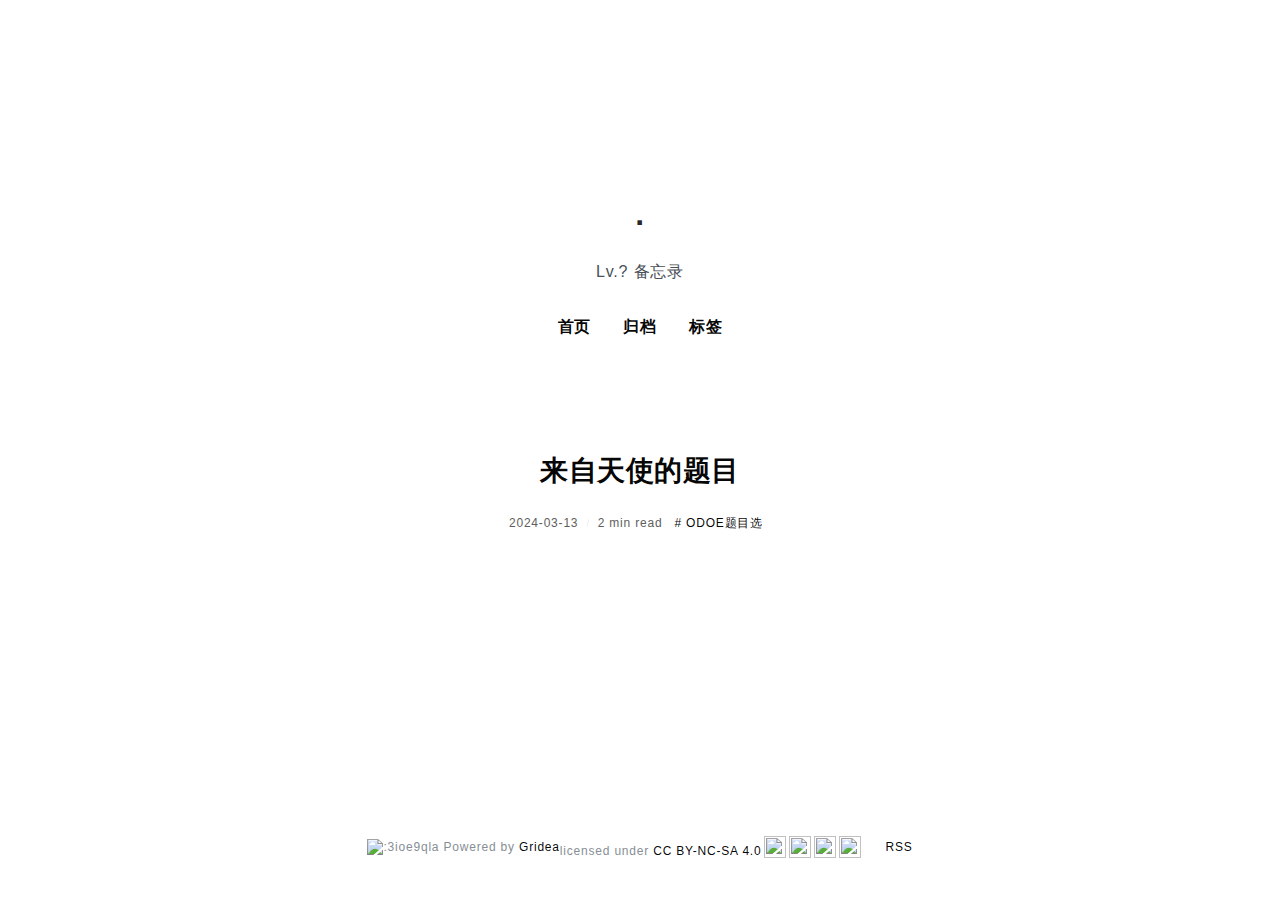
==== index.html @ fafaca93 "update from gridea: 2024-03-13 22:44:35" ====
<html>
  <head>
    <meta charset="utf-8" />
<meta name="viewport" content="width=device-width, initial-scale=1" />
<title>.</title>
<link rel="shortcut icon" href="https://dawn00000000.github.io/favicon.ico?v=1710341066004">
<link href="https://cdn.jsdelivr.net/npm/remixicon@2.3.0/fonts/remixicon.css" rel="stylesheet">
<link rel="stylesheet" href="https://dawn00000000.github.io/styles/main.css">
<link rel="alternate" type="application/atom+xml" title=". - Atom Feed" href="https://dawn00000000.github.io/atom.xml">
<link rel="stylesheet" href="https://fonts.googleapis.com/css?family=Droid+Serif:400,700">



    <meta name="description" content="Lv.? 备忘录" />
  </head>
  <body>
    <div class="main">
      <div class="main-content">
        <div class="site-header">
  <a href="https://dawn00000000.github.io">
  <img class="avatar" src="https://dawn00000000.github.io/images/avatar.png?v=1710341066004" alt="">
  </a>
  <h1 class="site-title">
    .
  </h1>
  <p class="site-description">
    Lv.? 备忘录
  </p>
  <div class="menu-container">
    
      
        <a href="/" class="menu">
          首页
        </a>
      
    
      
        <a href="/archives" class="menu">
          归档
        </a>
      
    
      
        <a href="/tags" class="menu">
          标签
        </a>
      
    
  </div>
  <div class="social-container">
    
      
    
      
    
      
    
      
    
      
    
  </div>
</div>

    
        <div class="post-container">
  
    <article class="post">
      <a href="https://dawn00000000.github.io/post/lai-zi-tian-shi-de-ti-mu/">
        <h2 class="post-title">来自天使的题目</h2>
      </a>
      <div class="post-info">
        <span>
          2024-03-13
        </span>
        <span>
          2 min read
        </span>
        
          <a href="https://dawn00000000.github.io/tag/8aWTJ-2DW/" class="post-tag">
            # ODOE题目选
          </a>
        
      </div>
      
      <div class="post-abstract">
        
      </div>
    </article>
  
</div>

    
        <div class="pagination-container">
  
  
</div>

    
        <div class="site-footer">
  <img src="https://count.moeyy.cn/get/@3ioe9qla?theme=rule34" alt=":3ioe9qla" />&nbsp;Powered by&nbsp; <a href="https://github.com/getgridea/gridea" target="_blank">Gridea</a><p xmlns:cc="http://creativecommons.org/ns#" >licensed under <a href="http://creativecommons.org/licenses/by-nc-sa/4.0" target="_blank" rel="license noopener noreferrer" style="display:inline-block;">CC BY-NC-SA 4.0<img style="height:22px!important;margin-left:3px;vertical-align:text-bottom;" src="https://mirrors.creativecommons.org/presskit/icons/cc.svg"><img style="height:22px!important;margin-left:3px;vertical-align:text-bottom;" src="https://mirrors.creativecommons.org/presskit/icons/by.svg"><img style="height:22px!important;margin-left:3px;vertical-align:text-bottom;" src="https://mirrors.creativecommons.org/presskit/icons/nc.svg?ref=chooser-v1"><img style="height:22px!important;margin-left:3px;vertical-align:text-bottom;" src="https://mirrors.creativecommons.org/presskit/icons/sa.svg"></a></p>
  <a class="rss" href="https://dawn00000000.github.io/atom.xml" target="_blank">
    <i class="ri-rss-line"></i> RSS
  </a>
</div>

      </div>
    </div>
  </body>
</html>
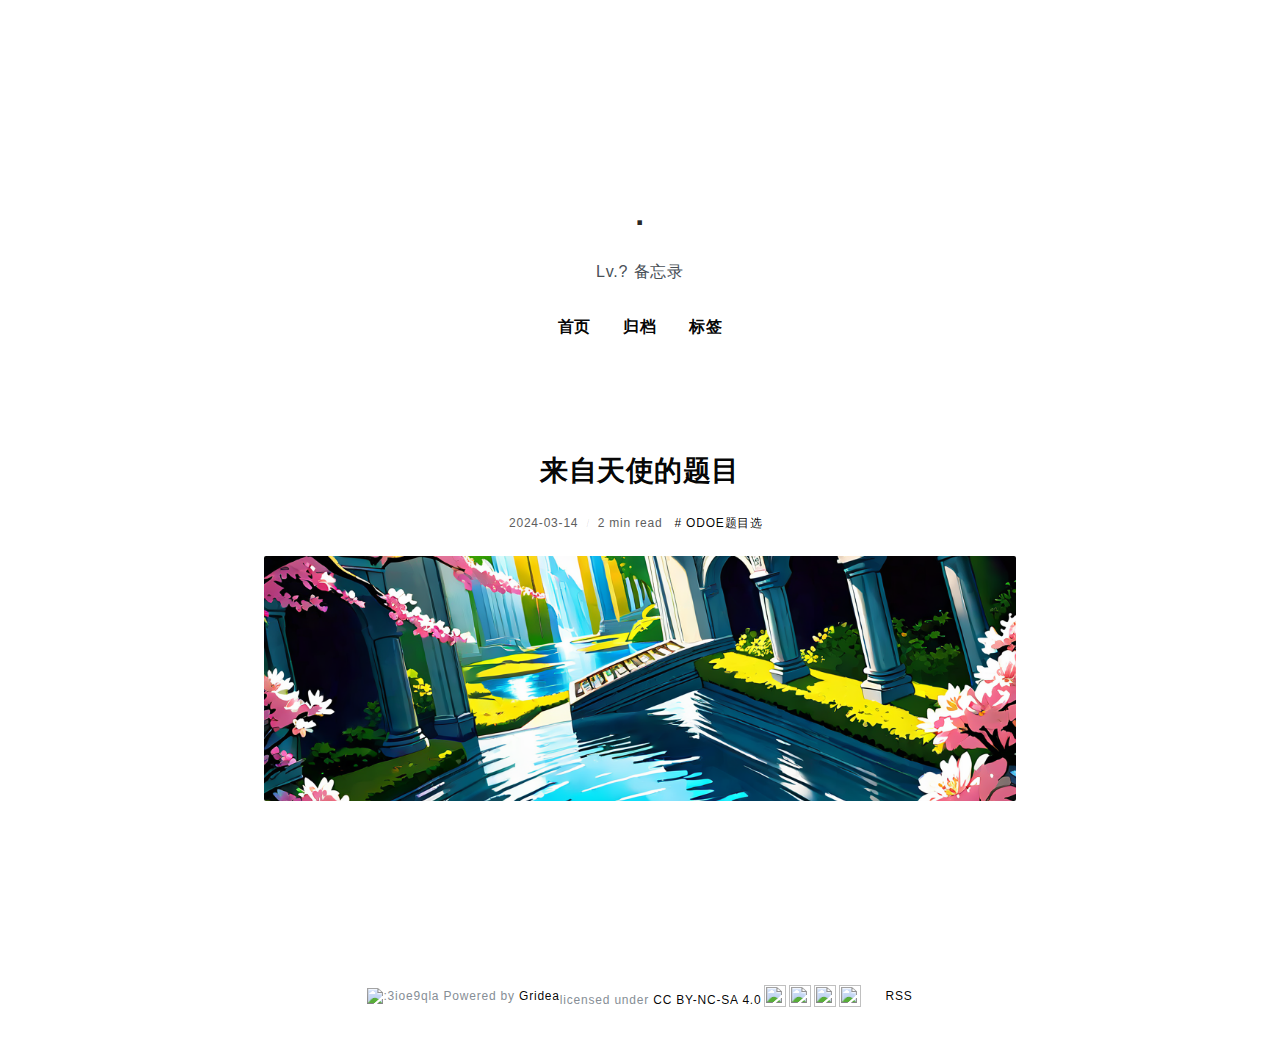
==== commit 835b63d2: "update from gridea: 2024-03-14 18:34:37" ====
--- a/index.html
+++ b/index.html
@@ -3,7 +3,7 @@
     <meta charset="utf-8" />
 <meta name="viewport" content="width=device-width, initial-scale=1" />
 <title>.</title>
-<link rel="shortcut icon" href="https://dawn00000000.github.io/favicon.ico?v=1710341066004">
+<link rel="shortcut icon" href="https://dawn00000000.github.io/favicon.ico?v=1710412445158">
 <link href="https://cdn.jsdelivr.net/npm/remixicon@2.3.0/fonts/remixicon.css" rel="stylesheet">
 <link rel="stylesheet" href="https://dawn00000000.github.io/styles/main.css">
 <link rel="alternate" type="application/atom+xml" title=". - Atom Feed" href="https://dawn00000000.github.io/atom.xml">
@@ -18,7 +18,7 @@
       <div class="main-content">
         <div class="site-header">
   <a href="https://dawn00000000.github.io">
-  <img class="avatar" src="https://dawn00000000.github.io/images/avatar.png?v=1710341066004" alt="">
+  <img class="avatar" src="https://dawn00000000.github.io/images/avatar.png?v=1710412445158" alt="">
   </a>
   <h1 class="site-title">
     .
@@ -71,7 +71,7 @@
       </a>
       <div class="post-info">
         <span>
-          2024-03-13
+          2024-03-14
         </span>
         <span>
           2 min read
@@ -82,6 +82,9 @@
           </a>
         
       </div>
+      
+        <a href="https://dawn00000000.github.io/post/lai-zi-tian-shi-de-ti-mu/" class="post-feature-image" style="background-image: url('https://dawn00000000.github.io/post-images/lai-zi-tian-shi-de-ti-mu.png')">
+        </a>
       
       <div class="post-abstract">
         
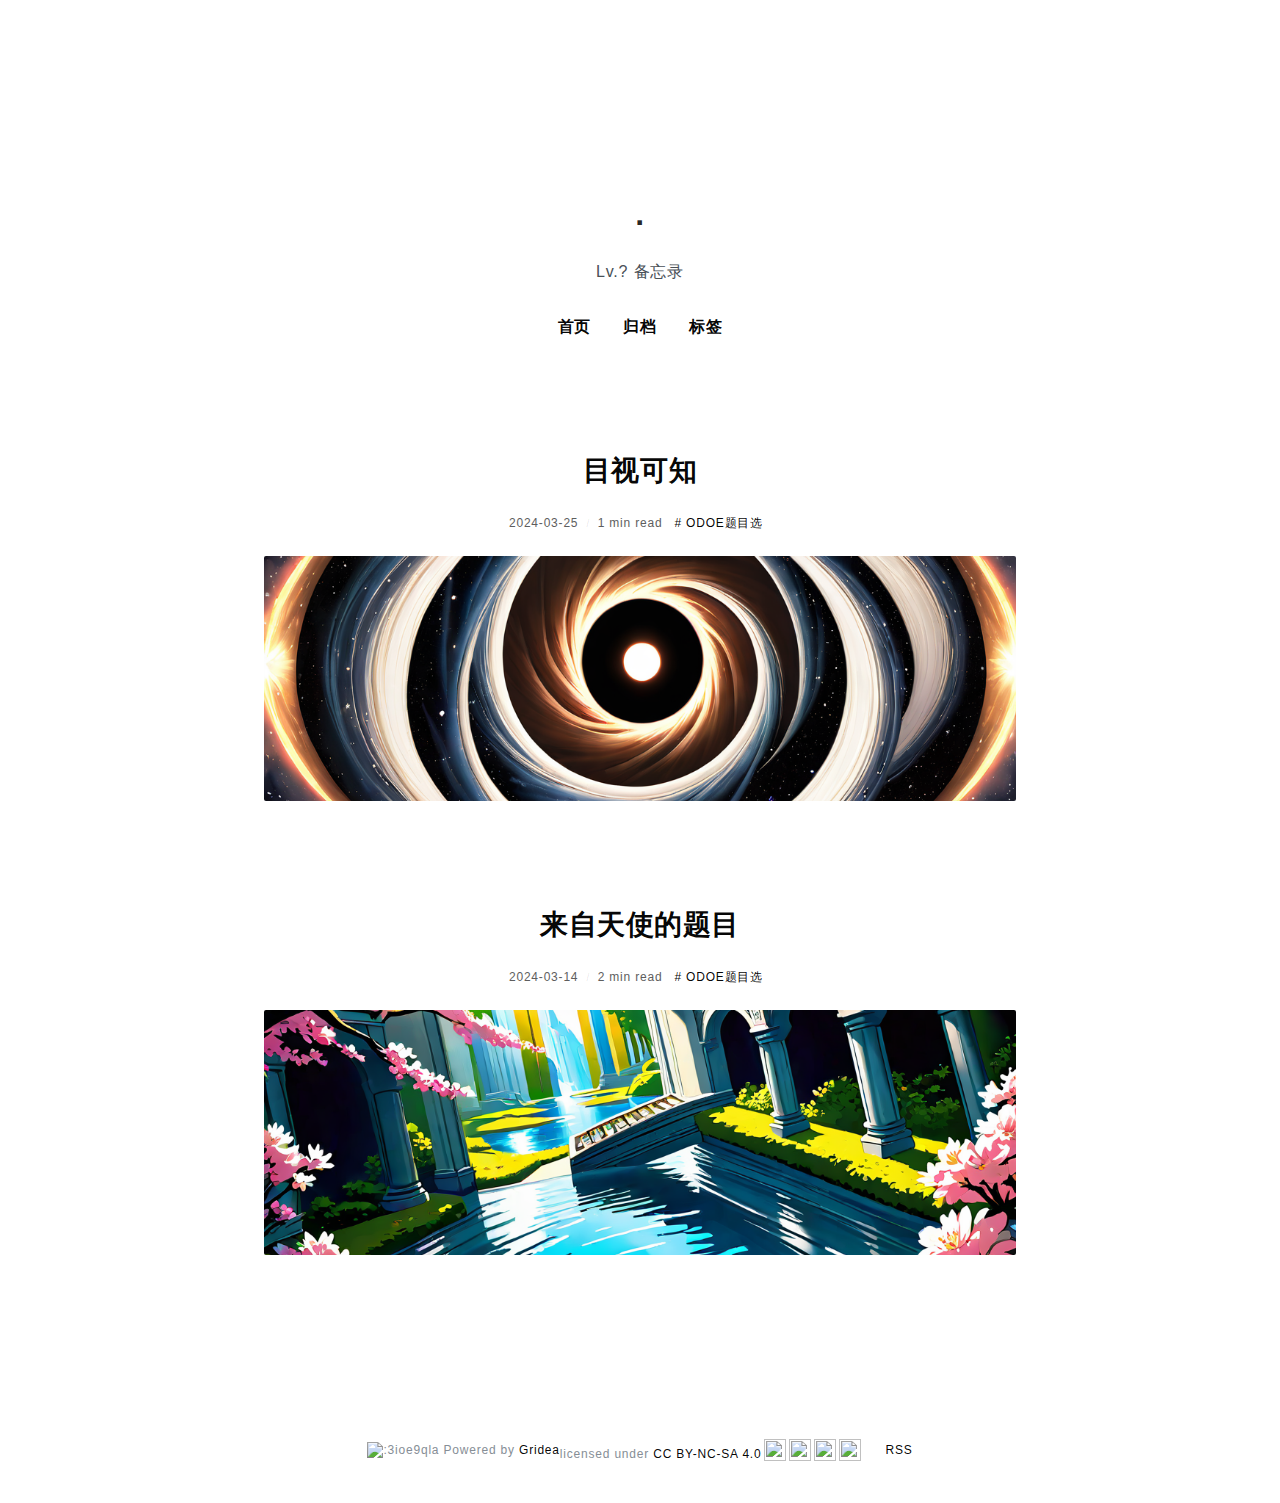
==== commit c2b35be6: "update from gridea: 2024-03-25 21:26:08" ====
--- a/index.html
+++ b/index.html
@@ -3,7 +3,7 @@
     <meta charset="utf-8" />
 <meta name="viewport" content="width=device-width, initial-scale=1" />
 <title>.</title>
-<link rel="shortcut icon" href="https://dawn00000000.github.io/favicon.ico?v=1710412445158">
+<link rel="shortcut icon" href="https://dawn00000000.github.io/favicon.ico?v=1711372956782">
 <link href="https://cdn.jsdelivr.net/npm/remixicon@2.3.0/fonts/remixicon.css" rel="stylesheet">
 <link rel="stylesheet" href="https://dawn00000000.github.io/styles/main.css">
 <link rel="alternate" type="application/atom+xml" title=". - Atom Feed" href="https://dawn00000000.github.io/atom.xml">
@@ -18,7 +18,7 @@
       <div class="main-content">
         <div class="site-header">
   <a href="https://dawn00000000.github.io">
-  <img class="avatar" src="https://dawn00000000.github.io/images/avatar.png?v=1710412445158" alt="">
+  <img class="avatar" src="https://dawn00000000.github.io/images/avatar.png?v=1711372956782" alt="">
   </a>
   <h1 class="site-title">
     .
@@ -66,6 +66,32 @@
         <div class="post-container">
   
     <article class="post">
+      <a href="https://dawn00000000.github.io/post/mu-shi-ke-zhi/">
+        <h2 class="post-title">目视可知</h2>
+      </a>
+      <div class="post-info">
+        <span>
+          2024-03-25
+        </span>
+        <span>
+          1 min read
+        </span>
+        
+          <a href="https://dawn00000000.github.io/tag/8aWTJ-2DW/" class="post-tag">
+            # ODOE题目选
+          </a>
+        
+      </div>
+      
+        <a href="https://dawn00000000.github.io/post/mu-shi-ke-zhi/" class="post-feature-image" style="background-image: url('https://dawn00000000.github.io/post-images/mu-shi-ke-zhi.png')">
+        </a>
+      
+      <div class="post-abstract">
+        
+      </div>
+    </article>
+  
+    <article class="post">
       <a href="https://dawn00000000.github.io/post/lai-zi-tian-shi-de-ti-mu/">
         <h2 class="post-title">来自天使的题目</h2>
       </a>
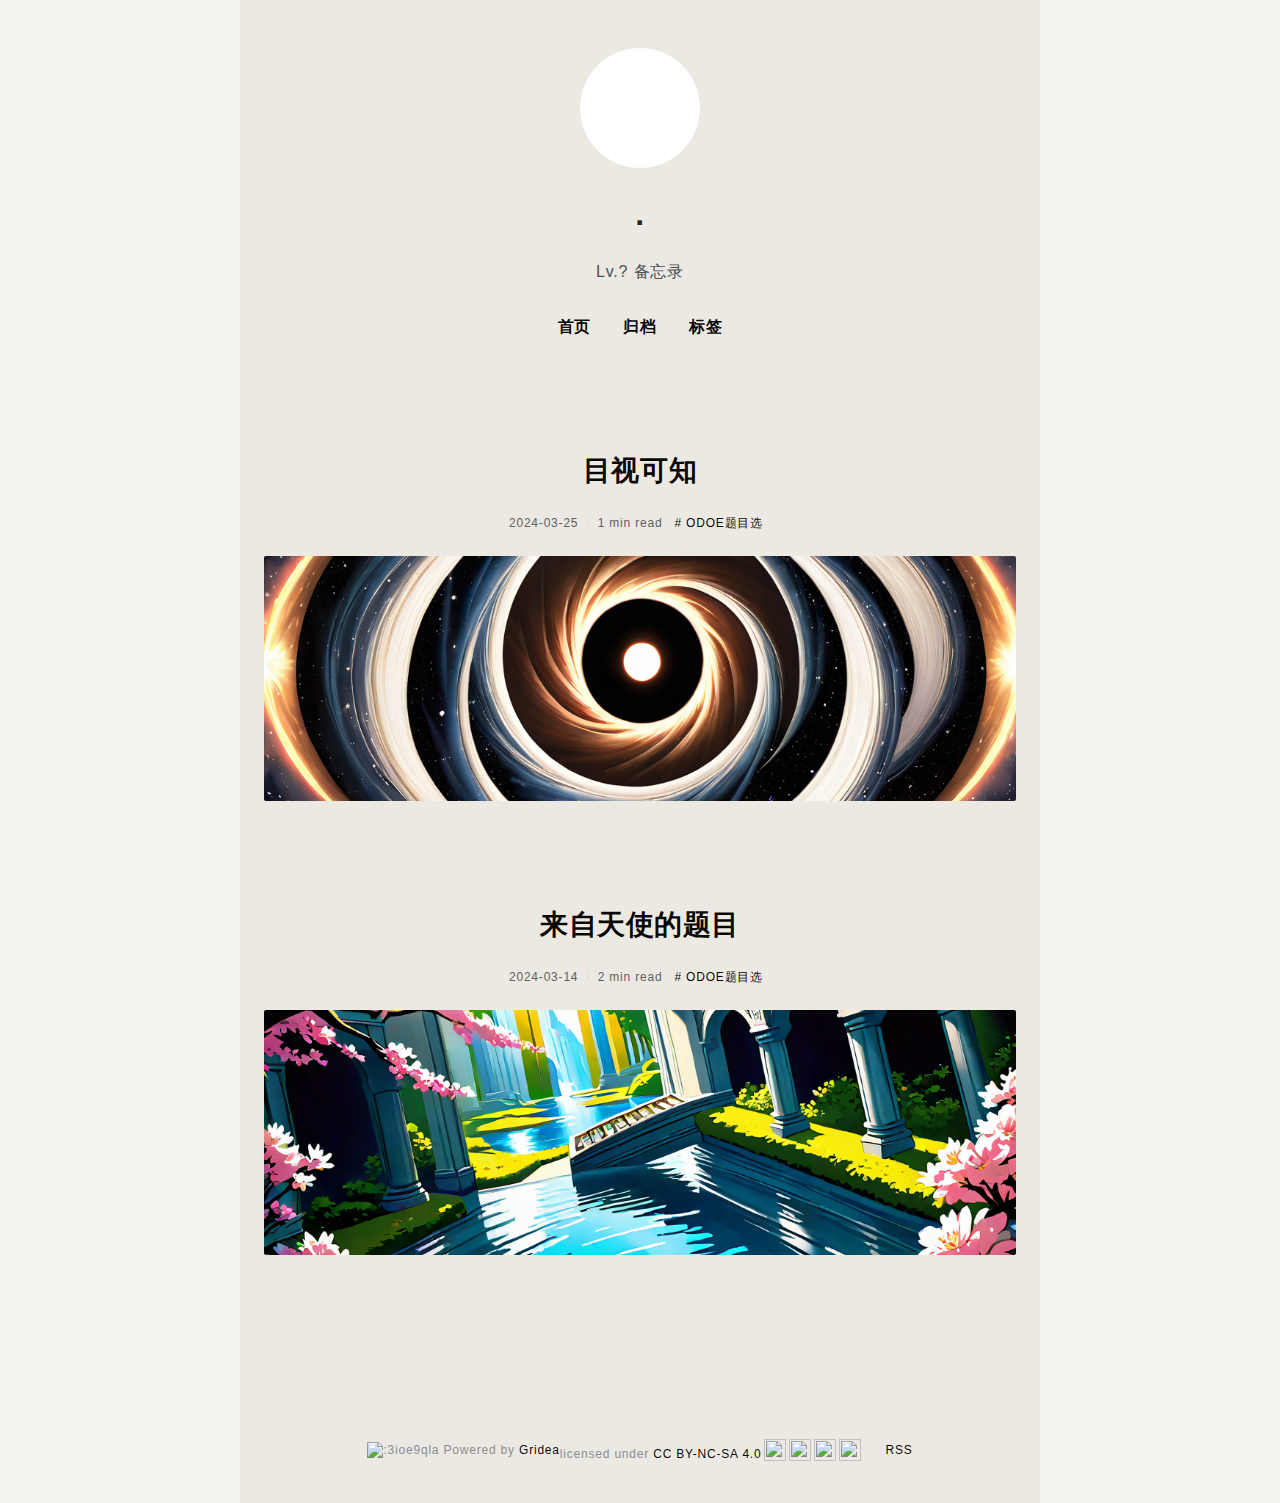
==== commit 6e53da1e: "update from gridea: 2024-03-26 21:06:32" ====
--- a/index.html
+++ b/index.html
@@ -3,7 +3,7 @@
     <meta charset="utf-8" />
 <meta name="viewport" content="width=device-width, initial-scale=1" />
 <title>.</title>
-<link rel="shortcut icon" href="https://dawn00000000.github.io/favicon.ico?v=1711372956782">
+<link rel="shortcut icon" href="https://dawn00000000.github.io/favicon.ico?v=1711457702771">
 <link href="https://cdn.jsdelivr.net/npm/remixicon@2.3.0/fonts/remixicon.css" rel="stylesheet">
 <link rel="stylesheet" href="https://dawn00000000.github.io/styles/main.css">
 <link rel="alternate" type="application/atom+xml" title=". - Atom Feed" href="https://dawn00000000.github.io/atom.xml">
@@ -18,7 +18,7 @@
       <div class="main-content">
         <div class="site-header">
   <a href="https://dawn00000000.github.io">
-  <img class="avatar" src="https://dawn00000000.github.io/images/avatar.png?v=1711372956782" alt="">
+  <img class="avatar" src="https://dawn00000000.github.io/images/avatar.png?v=1711457702771" alt="">
   </a>
   <h1 class="site-title">
     .
